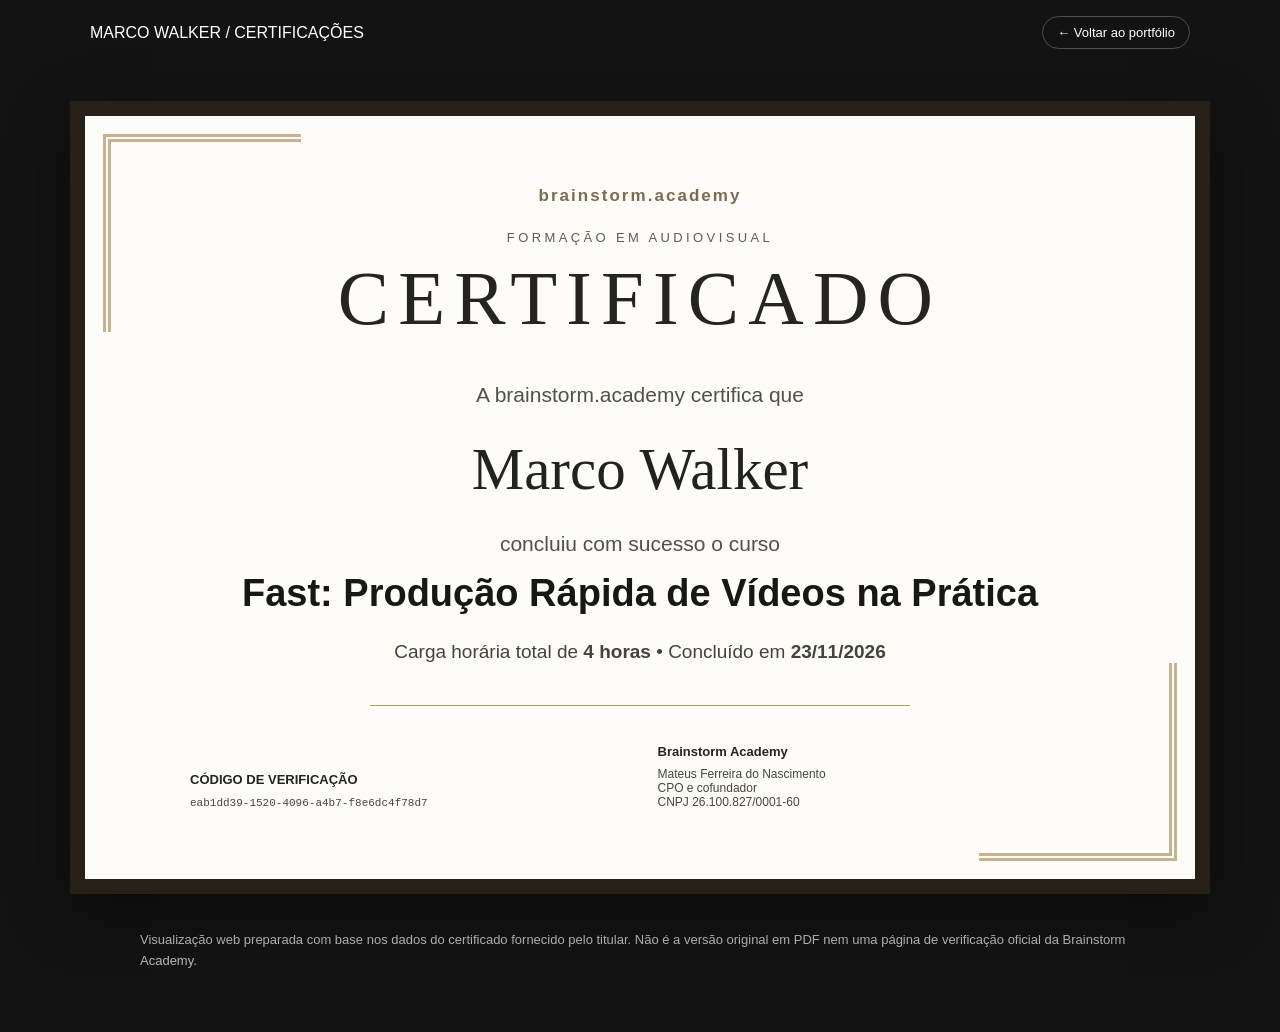
==== certificados/fast-producao-rapida.html @ c1c313c0 "Cria página de consulta do certificado Fast" ====
<!doctype html>
<html lang="pt-BR">
<head>
<meta charset="utf-8">
<meta name="viewport" content="width=device-width, initial-scale=1">
<meta name="theme-color" content="#0f0f0f">
<meta name="robots" content="index,follow">
<title>Certificado Fast: Produção Rápida de Vídeos na Prática | Marco Walker</title>
<style>
*{box-sizing:border-box}html{color-scheme:light}body{margin:0;background:#131313;color:#171717;font-family:Arial,Helvetica,sans-serif}.toolbar{background:#131313;color:#fff;padding:16px max(20px,calc((100vw - 1100px)/2));display:flex;gap:14px;align-items:center;justify-content:space-between;flex-wrap:wrap}.toolbar a{color:#fff;text-decoration:none;font-size:13px}.toolbar a:hover{text-decoration:underline}.toolbar .back{border:1px solid #505050;padding:8px 14px;border-radius:999px}.wrapper{max-width:1180px;margin:36px auto;padding:0 20px}.paper{position:relative;background:#fdfcf8;box-shadow:0 18px 55px #0007;min-height:720px;border:15px solid #272018;display:flex;align-items:center;justify-content:center;padding:70px 58px;overflow:hidden;text-align:center}.paper:before,.paper:after{content:"";position:absolute;width:190px;height:190px;border:8px double #a7844a;opacity:.6;pointer-events:none}.paper:before{top:18px;left:18px;border-right:0;border-bottom:0}.paper:after{bottom:18px;right:18px;border-left:0;border-top:0}.inner{max-width:900px;width:100%;position:relative;z-index:1}.issuer{font-size:17px;color:#7c6b50;letter-spacing:.12em;font-weight:700}.topline{font-size:13px;color:#615b51;margin:24px 0 8px;text-transform:uppercase;letter-spacing:.26em}h1{font-family:Georgia,serif;font-size:clamp(42px,6vw,78px);font-weight:400;letter-spacing:.12em;margin:10px 0 35px;color:#262321}.certifies{font-size:21px;line-height:1.6;color:#554f48;margin:0}.name{font-family:Georgia,serif;font-size:clamp(34px,5vw,59px);margin:23px 0;color:#222;font-weight:500}.course{font-weight:800;font-size:clamp(23px,3vw,38px);margin:10px 0 20px;line-height:1.22}.details{font-size:19px;line-height:1.6;color:#45423b;margin:0}.rule{height:1px;background:#b89d67;width:60%;margin:38px auto}.bottom{display:grid;grid-template-columns:1fr 1fr;gap:35px;align-items:end;font-size:12px;color:#49453c;text-align:left}.bottom strong{display:block;margin-bottom:8px;font-size:13px;color:#242424}.bottom code{font-family:monospace;overflow-wrap:anywhere;font-size:11px}.notice{max-width:1040px;margin:25px auto 60px;color:#bbb;font-size:13px;line-height:1.6;padding:0 20px}.notice a{color:#ff9baa}@media(max-width:650px){.wrapper{margin:16px auto;padding:0 12px}.paper{border-width:7px;min-height:630px;padding:58px 18px}.paper:before,.paper:after{width:75px;height:75px;opacity:.35}.issuer{font-size:12px}.topline{font-size:10px}h1{letter-spacing:.05em;margin-bottom:24px}.certifies{font-size:16px}.details{font-size:15px}.bottom{grid-template-columns:1fr;gap:17px;text-align:center}.rule{margin:25px auto}}@media print{body{background:#fff}.toolbar,.notice{display:none}.wrapper{max-width:none;margin:0;padding:0}.paper{border-width:10px;box-shadow:none;min-height:100vh}}
</style>
</head>
<body>
<nav class="toolbar"><span>MARCO WALKER / CERTIFICAÇÕES</span><a class="back" href="../sobre.html#certificados">← Voltar ao portfólio</a></nav>
<main class="wrapper"><article class="paper" aria-labelledby="cert-title"><div class="inner">
<div class="issuer">brainstorm.academy</div><p class="topline">Formação em audiovisual</p>
<h1 id="cert-title">CERTIFICADO</h1>
<p class="certifies">A brainstorm.academy certifica que</p>
<h2 class="name">Marco Walker</h2>
<p class="certifies">concluiu com sucesso o curso</p>
<h3 class="course">Fast: Produção Rápida de Vídeos na Prática</h3>
<p class="details">Carga horária total de <strong>4 horas</strong> • Concluído em <strong>23/11/2026</strong></p>
<div class="rule"></div><div class="bottom">
<div><strong>CÓDIGO DE VERIFICAÇÃO</strong><code>eab1dd39-1520-4096-a4b7-f8e6dc4f78d7</code></div>
<div><strong>Brainstorm Academy</strong>Mateus Ferreira do Nascimento<br>CPO e cofundador<br>CNPJ 26.100.827/0001-60</div>
</div></div></article></main>
<p class="notice">Visualização web preparada com base nos dados do certificado fornecido pelo titular. Não é a versão original em PDF nem uma página de verificação oficial da Brainstorm Academy.</p>
</body></html>
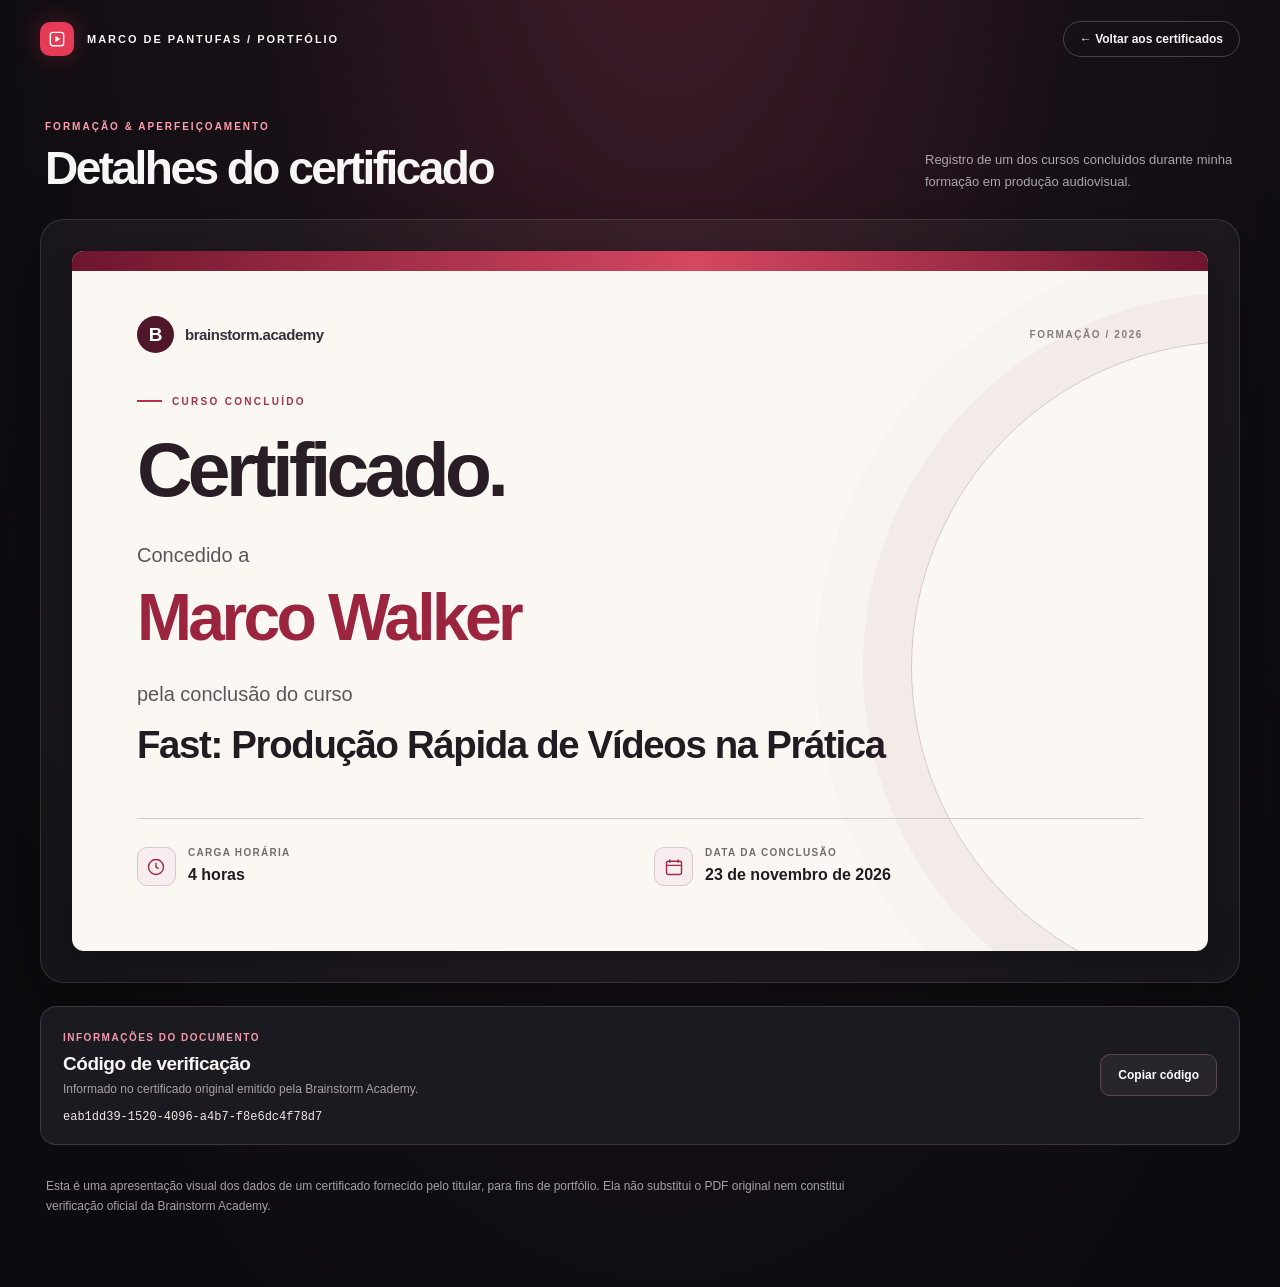
==== commit c943b681: "Moderniza a página visual do certificado Fast para combinar com portfólio" ====
--- a/certificados/fast-producao-rapida.html
+++ b/certificados/fast-producao-rapida.html
@@ -2,27 +2,86 @@
 <html lang="pt-BR">
 <head>
 <meta charset="utf-8">
-<meta name="viewport" content="width=device-width, initial-scale=1">
-<meta name="theme-color" content="#0f0f0f">
-<meta name="robots" content="index,follow">
-<title>Certificado Fast: Produção Rápida de Vídeos na Prática | Marco Walker</title>
+<meta name="viewport" content="width=device-width,initial-scale=1">
+<meta name="theme-color" content="#101014">
+<meta name="description" content="Dados de formação e certificação do curso Fast: Produção Rápida de Vídeos na Prática, realizado por Marco Walker.">
+<title>Certificado Fast — Marco Walker</title>
 <style>
-*{box-sizing:border-box}html{color-scheme:light}body{margin:0;background:#131313;color:#171717;font-family:Arial,Helvetica,sans-serif}.toolbar{background:#131313;color:#fff;padding:16px max(20px,calc((100vw - 1100px)/2));display:flex;gap:14px;align-items:center;justify-content:space-between;flex-wrap:wrap}.toolbar a{color:#fff;text-decoration:none;font-size:13px}.toolbar a:hover{text-decoration:underline}.toolbar .back{border:1px solid #505050;padding:8px 14px;border-radius:999px}.wrapper{max-width:1180px;margin:36px auto;padding:0 20px}.paper{position:relative;background:#fdfcf8;box-shadow:0 18px 55px #0007;min-height:720px;border:15px solid #272018;display:flex;align-items:center;justify-content:center;padding:70px 58px;overflow:hidden;text-align:center}.paper:before,.paper:after{content:"";position:absolute;width:190px;height:190px;border:8px double #a7844a;opacity:.6;pointer-events:none}.paper:before{top:18px;left:18px;border-right:0;border-bottom:0}.paper:after{bottom:18px;right:18px;border-left:0;border-top:0}.inner{max-width:900px;width:100%;position:relative;z-index:1}.issuer{font-size:17px;color:#7c6b50;letter-spacing:.12em;font-weight:700}.topline{font-size:13px;color:#615b51;margin:24px 0 8px;text-transform:uppercase;letter-spacing:.26em}h1{font-family:Georgia,serif;font-size:clamp(42px,6vw,78px);font-weight:400;letter-spacing:.12em;margin:10px 0 35px;color:#262321}.certifies{font-size:21px;line-height:1.6;color:#554f48;margin:0}.name{font-family:Georgia,serif;font-size:clamp(34px,5vw,59px);margin:23px 0;color:#222;font-weight:500}.course{font-weight:800;font-size:clamp(23px,3vw,38px);margin:10px 0 20px;line-height:1.22}.details{font-size:19px;line-height:1.6;color:#45423b;margin:0}.rule{height:1px;background:#b89d67;width:60%;margin:38px auto}.bottom{display:grid;grid-template-columns:1fr 1fr;gap:35px;align-items:end;font-size:12px;color:#49453c;text-align:left}.bottom strong{display:block;margin-bottom:8px;font-size:13px;color:#242424}.bottom code{font-family:monospace;overflow-wrap:anywhere;font-size:11px}.notice{max-width:1040px;margin:25px auto 60px;color:#bbb;font-size:13px;line-height:1.6;padding:0 20px}.notice a{color:#ff9baa}@media(max-width:650px){.wrapper{margin:16px auto;padding:0 12px}.paper{border-width:7px;min-height:630px;padding:58px 18px}.paper:before,.paper:after{width:75px;height:75px;opacity:.35}.issuer{font-size:12px}.topline{font-size:10px}h1{letter-spacing:.05em;margin-bottom:24px}.certifies{font-size:16px}.details{font-size:15px}.bottom{grid-template-columns:1fr;gap:17px;text-align:center}.rule{margin:25px auto}}@media print{body{background:#fff}.toolbar,.notice{display:none}.wrapper{max-width:none;margin:0;padding:0}.paper{border-width:10px;box-shadow:none;min-height:100vh}}
+:root{--bg:#0c0c10;--paper:#fbf8f3;--ink:#221c22;--accent:#b2223b;--muted:#6c6267}
+*{box-sizing:border-box}
+html{scroll-behavior:smooth}
+body{margin:0;background:radial-gradient(ellipse at 52% -20%,#481c2d 0%,#181017 45%,#0c0c10 85%);color:#f7f5f5;font-family:Inter,Arial,sans-serif;-webkit-font-smoothing:antialiased}
+a{color:inherit;text-decoration:none}
+a:focus-visible,button:focus-visible{outline:3px solid #ffa1b4;outline-offset:4px}
+.bar{height:78px;max-width:1250px;margin:auto;padding:0 25px;display:flex;align-items:center;justify-content:space-between;gap:16px}
+.brand{display:flex;align-items:center;gap:13px;font-size:11px;font-weight:800;letter-spacing:.18em;text-transform:uppercase}
+.brand-icon{width:34px;height:34px;border-radius:10px;background:#e53b56;display:flex;align-items:center;justify-content:center;box-shadow:0 0 25px #e53b5650}
+.brand-icon svg{width:20px;height:20px}
+.bar .back{font-size:12px;font-weight:750;border:1px solid #ffffff36;padding:10px 16px;border-radius:999px;transition:background .2s}
+.bar .back:hover{background:#ffffff17}
+.container{width:min(1200px,100% - 36px);margin:25px auto 70px}
+.hero{display:flex;flex-wrap:wrap;justify-content:space-between;align-items:flex-end;gap:20px;padding:13px 5px 26px}
+.eyebrow{font-size:10px;letter-spacing:.2em;color:#ff9cae;font-weight:800;text-transform:uppercase}
+.hero h1{font-size:clamp(27px,4vw,46px);line-height:1.07;letter-spacing:-.055em;margin:10px 0 0;max-width:750px}
+.hero p{color:#aaa6ac;font-size:13px;line-height:1.7;margin:0;max-width:310px}
+.stage{padding:clamp(13px,2.4vw,32px);background:#ffffff0a;border:1px solid #ffffff1f;border-radius:24px;box-shadow:0 25px 70px #0005}
+.certificate{position:relative;overflow:hidden;min-height:690px;display:flex;flex-direction:column;justify-content:space-between;padding:clamp(25px,5.1vw,74px);color:var(--ink);background:var(--paper);border-radius:12px;box-shadow:0 8px 25px #0003;isolation:isolate}
+.certificate:before{position:absolute;content:"";height:20px;top:0;left:0;right:0;background:linear-gradient(90deg,#6e152e,#d44760 55%,#6e152e)}
+.certificate:after{content:"";position:absolute;z-index:-1;width:650px;height:650px;border-radius:50%;border:1px solid #d6c7c8;right:-355px;top:90px;box-shadow:0 0 0 48px #e5d9d655,0 0 0 95px #eee7e450;pointer-events:none}
+.cert-header{display:flex;align-items:center;justify-content:space-between;gap:15px;flex-wrap:wrap;color:#655d5d}
+.cert-logo{display:flex;align-items:center;gap:11px;font-size:15px;font-weight:800;letter-spacing:-.03em;color:#383038}
+.cert-logo-symbol{width:37px;height:37px;display:inline-flex;align-items:center;justify-content:center;border-radius:50%;background:#50162a;color:white;font-size:19px;font-weight:900}
+.cert-header .ref{font-size:10px;letter-spacing:.16em;font-weight:800;color:#857c7d}
+.cert-body{margin:35px 0 50px;max-width:870px}
+.cert-label{display:inline-flex;align-items:center;gap:10px;margin:0 0 26px;font-size:10px;letter-spacing:.23em;color:#a23248;font-weight:900}
+.cert-label:before{content:"";width:25px;height:2px;background:#b72d4a}
+.cert-body h2{font-size:clamp(43px,6vw,84px);line-height:.95;letter-spacing:-.06em;font-weight:850;margin:0 0 33px;color:#291e26}
+.cert-intro{font-size:clamp(15px,1.8vw,20px);line-height:1.6;color:#5c5559;margin:0 0 12px}
+.cert-name{font-size:clamp(32px,5.5vw,66px);line-height:1.05;letter-spacing:-.055em;margin:0 0 26px;color:#9b243e;font-weight:850}
+.cert-course{font-size:clamp(23px,3vw,39px);line-height:1.2;letter-spacing:-.035em;max-width:760px;margin:7px 0 0;font-weight:800}
+.cert-end{display:grid;grid-template-columns:1fr 1fr;gap:28px;padding-top:28px;border-top:1px solid #d3c9c7}
+.cert-info{display:flex;align-items:flex-start;gap:12px}
+.cert-icon{width:39px;height:39px;border:1px solid #d7c6cb;background:#f7ecee;border-radius:10px;display:flex;align-items:center;justify-content:center;flex:none}
+.cert-icon svg{height:20px;width:20px;color:#9f2a47}
+.cert-info small{display:block;font-size:10px;letter-spacing:.13em;color:#766b6b;font-weight:800;margin-bottom:6px;text-transform:uppercase}
+.cert-info strong{display:block;font-size:16px;line-height:1.35}
+.verify{display:grid;grid-template-columns:1fr auto;gap:17px;align-items:center;background:#1b1a20;border:1px solid #ffffff22;border-radius:16px;margin-top:23px;padding:20px 22px}
+.verify .overline{font-size:10px;letter-spacing:.15em;color:#f19aad;font-weight:800}
+.verify h3{font-size:19px;margin:8px 0 5px;letter-spacing:-.025em}
+.verify p{margin:0;color:#a5a1a8;font-size:12px;line-height:1.65}
+.verify code{display:block;color:#f2e7eb;overflow-wrap:anywhere;font-size:12px;margin-top:10px}
+.verify button{font:inherit;cursor:pointer;border:1px solid #5b4754;background:#29252d;color:#fff;border-radius:10px;padding:13px 17px;font-size:12px;font-weight:800}
+.verify button:hover{background:#542c3d}
+.source-note{font-size:12px;color:#a5a0a8;line-height:1.7;padding:19px 6px 0;max-width:860px}
+@media(max-width:750px){.container{width:min(100% - 20px,1200px);margin:8px auto 35px}.bar{height:65px;padding:0 14px}.brand{letter-spacing:.08em;font-size:10px}.hero{padding:22px 8px}.stage{padding:10px;border-radius:16px}.certificate{min-height:640px;padding:40px 24px 30px}.cert-header .ref{font-size:9px}.cert-body{margin:30px 0 38px}.cert-end{grid-template-columns:1fr;gap:20px}.verify{grid-template-columns:1fr}.verify button{justify-self:start}.certificate:after{right:-505px}}
+@media print{body{background:#fff;color:#000}.bar,.hero,.verify,.source-note{display:none}.container{max-width:none;width:100%;margin:0}.stage{background:none;box-shadow:none;border:0;padding:0}.certificate{border-radius:0;box-shadow:none;height:100vh;padding:46px}.cert-end{grid-template-columns:1fr 1fr}}
 </style>
 </head>
 <body>
-<nav class="toolbar"><span>MARCO WALKER / CERTIFICAÇÕES</span><a class="back" href="../sobre.html#certificados">← Voltar ao portfólio</a></nav>
-<main class="wrapper"><article class="paper" aria-labelledby="cert-title"><div class="inner">
-<div class="issuer">brainstorm.academy</div><p class="topline">Formação em audiovisual</p>
-<h1 id="cert-title">CERTIFICADO</h1>
-<p class="certifies">A brainstorm.academy certifica que</p>
-<h2 class="name">Marco Walker</h2>
-<p class="certifies">concluiu com sucesso o curso</p>
-<h3 class="course">Fast: Produção Rápida de Vídeos na Prática</h3>
-<p class="details">Carga horária total de <strong>4 horas</strong> • Concluído em <strong>23/11/2026</strong></p>
-<div class="rule"></div><div class="bottom">
-<div><strong>CÓDIGO DE VERIFICAÇÃO</strong><code>eab1dd39-1520-4096-a4b7-f8e6dc4f78d7</code></div>
-<div><strong>Brainstorm Academy</strong>Mateus Ferreira do Nascimento<br>CPO e cofundador<br>CNPJ 26.100.827/0001-60</div>
-</div></div></article></main>
-<p class="notice">Visualização web preparada com base nos dados do certificado fornecido pelo titular. Não é a versão original em PDF nem uma página de verificação oficial da Brainstorm Academy.</p>
+<header class="bar"><div class="brand"><span class="brand-icon"><svg viewBox="0 0 24 24" fill="none" stroke="currentColor" stroke-width="1.7"><rect x="4" y="4" width="16" height="16" rx="3"/><path d="m10 8 6 4-6 4V8Z" fill="currentColor" stroke="none"/></svg></span> MARCO DE PANTUFAS / PORTFÓLIO</div><a class="back" href="../sobre.html#certificados">← Voltar aos certificados</a></header>
+<main class="container">
+  <div class="hero"><div><span class="eyebrow">FORMAÇÃO & APERFEIÇOAMENTO</span><h1>Detalhes do certificado</h1></div><p>Registro de um dos cursos concluídos durante minha formação em produção audiovisual.</p></div>
+  <div class="stage">
+    <article class="certificate" aria-label="Apresentação dos dados do certificado Fast">
+      <div class="cert-header"><div class="cert-logo"><span class="cert-logo-symbol">B</span> brainstorm.academy</div><span class="ref">FORMAÇÃO / 2026</span></div>
+      <div class="cert-body">
+        <span class="cert-label">CURSO CONCLUÍDO</span>
+        <h2>Certificado.</h2>
+        <p class="cert-intro">Concedido a</p>
+        <h3 class="cert-name">Marco Walker</h3>
+        <p class="cert-intro">pela conclusão do curso</p>
+        <h4 class="cert-course">Fast: Produção Rápida de Vídeos na Prática</h4>
+      </div>
+      <div class="cert-end">
+        <div class="cert-info"><span class="cert-icon"><svg viewBox="0 0 24 24" fill="none" stroke="currentColor" stroke-width="1.7"><circle cx="12" cy="12" r="9"/><path d="M12 7v5l3 2"/></svg></span><span><small>Carga horária</small><strong>4 horas</strong></span></div>
+        <div class="cert-info"><span class="cert-icon"><svg viewBox="0 0 24 24" fill="none" stroke="currentColor" stroke-width="1.7"><rect x="3" y="5" width="18" height="16" rx="2"/><path d="M7 3v4m10-4v4M3 10h18"/></svg></span><span><small>Data da conclusão</small><strong>23 de novembro de 2026</strong></span></div>
+      </div>
+    </article>
+  </div>
+  <section class="verify" aria-label="Informações para verificação">
+    <div><span class="overline">INFORMAÇÕES DO DOCUMENTO</span><h3>Código de verificação</h3><p>Informado no certificado original emitido pela Brainstorm Academy.</p><code id="cert-code">eab1dd39-1520-4096-a4b7-f8e6dc4f78d7</code></div>
+    <button type="button" onclick="navigator.clipboard.writeText(document.getElementById('cert-code').textContent).then(()=>{this.textContent='Código copiado ✓'}).catch(()=>{this.textContent='Selecione o código acima'})">Copiar código</button>
+  </section>
+  <p class="source-note">Esta é uma apresentação visual dos dados de um certificado fornecido pelo titular, para fins de portfólio. Ela não substitui o PDF original nem constitui verificação oficial da Brainstorm Academy.</p>
+</main>
 </body></html>
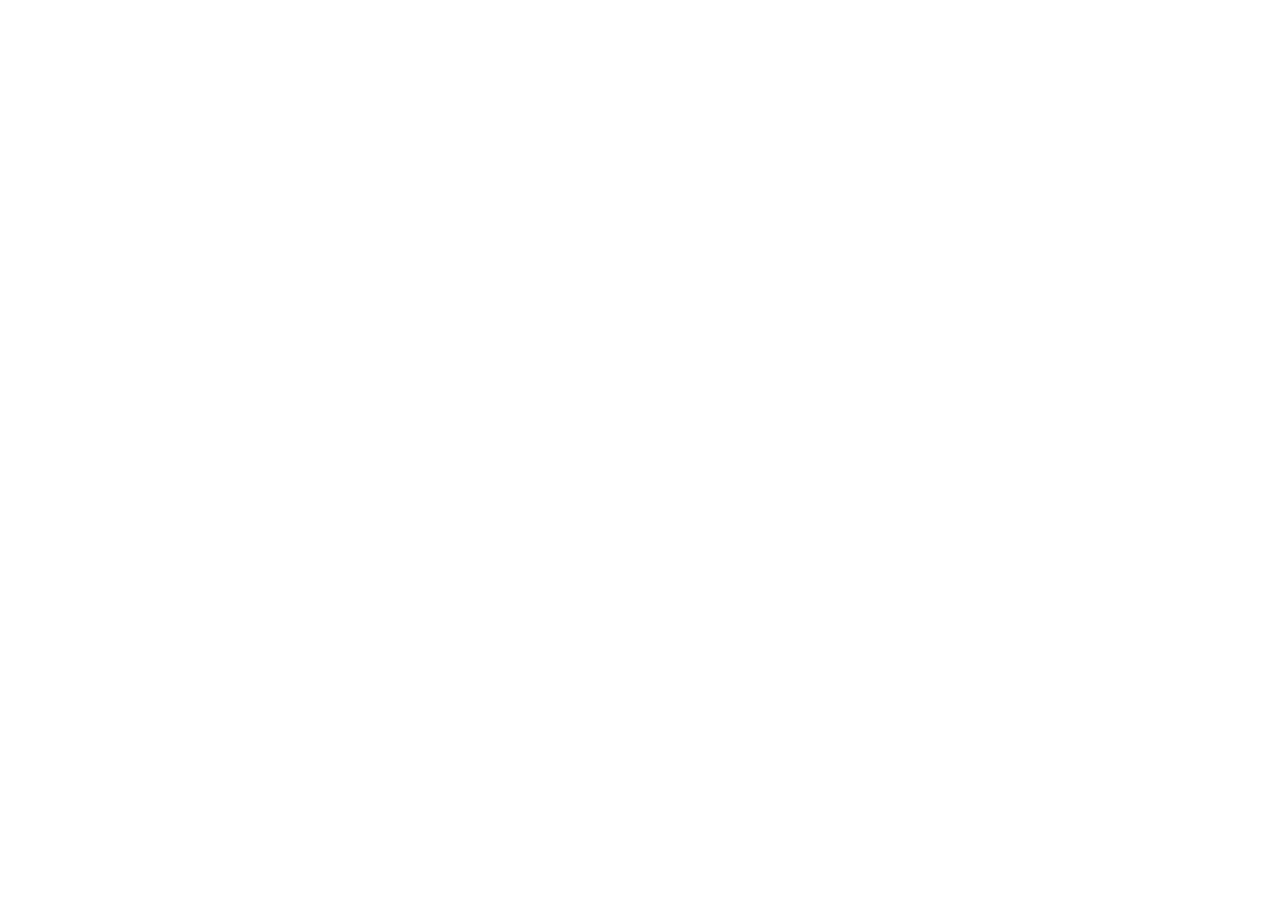
==== commit edf18e22: "Redireciona antigo endereço do certificado Fast ao documento oficial" ====
--- a/certificados/fast-producao-rapida.html
+++ b/certificados/fast-producao-rapida.html
@@ -1,87 +1,14 @@
 <!doctype html>
 <html lang="pt-BR">
 <head>
-<meta charset="utf-8">
-<meta name="viewport" content="width=device-width,initial-scale=1">
-<meta name="theme-color" content="#101014">
-<meta name="description" content="Dados de formação e certificação do curso Fast: Produção Rápida de Vídeos na Prática, realizado por Marco Walker.">
-<title>Certificado Fast — Marco Walker</title>
-<style>
-:root{--bg:#0c0c10;--paper:#fbf8f3;--ink:#221c22;--accent:#b2223b;--muted:#6c6267}
-*{box-sizing:border-box}
-html{scroll-behavior:smooth}
-body{margin:0;background:radial-gradient(ellipse at 52% -20%,#481c2d 0%,#181017 45%,#0c0c10 85%);color:#f7f5f5;font-family:Inter,Arial,sans-serif;-webkit-font-smoothing:antialiased}
-a{color:inherit;text-decoration:none}
-a:focus-visible,button:focus-visible{outline:3px solid #ffa1b4;outline-offset:4px}
-.bar{height:78px;max-width:1250px;margin:auto;padding:0 25px;display:flex;align-items:center;justify-content:space-between;gap:16px}
-.brand{display:flex;align-items:center;gap:13px;font-size:11px;font-weight:800;letter-spacing:.18em;text-transform:uppercase}
-.brand-icon{width:34px;height:34px;border-radius:10px;background:#e53b56;display:flex;align-items:center;justify-content:center;box-shadow:0 0 25px #e53b5650}
-.brand-icon svg{width:20px;height:20px}
-.bar .back{font-size:12px;font-weight:750;border:1px solid #ffffff36;padding:10px 16px;border-radius:999px;transition:background .2s}
-.bar .back:hover{background:#ffffff17}
-.container{width:min(1200px,100% - 36px);margin:25px auto 70px}
-.hero{display:flex;flex-wrap:wrap;justify-content:space-between;align-items:flex-end;gap:20px;padding:13px 5px 26px}
-.eyebrow{font-size:10px;letter-spacing:.2em;color:#ff9cae;font-weight:800;text-transform:uppercase}
-.hero h1{font-size:clamp(27px,4vw,46px);line-height:1.07;letter-spacing:-.055em;margin:10px 0 0;max-width:750px}
-.hero p{color:#aaa6ac;font-size:13px;line-height:1.7;margin:0;max-width:310px}
-.stage{padding:clamp(13px,2.4vw,32px);background:#ffffff0a;border:1px solid #ffffff1f;border-radius:24px;box-shadow:0 25px 70px #0005}
-.certificate{position:relative;overflow:hidden;min-height:690px;display:flex;flex-direction:column;justify-content:space-between;padding:clamp(25px,5.1vw,74px);color:var(--ink);background:var(--paper);border-radius:12px;box-shadow:0 8px 25px #0003;isolation:isolate}
-.certificate:before{position:absolute;content:"";height:20px;top:0;left:0;right:0;background:linear-gradient(90deg,#6e152e,#d44760 55%,#6e152e)}
-.certificate:after{content:"";position:absolute;z-index:-1;width:650px;height:650px;border-radius:50%;border:1px solid #d6c7c8;right:-355px;top:90px;box-shadow:0 0 0 48px #e5d9d655,0 0 0 95px #eee7e450;pointer-events:none}
-.cert-header{display:flex;align-items:center;justify-content:space-between;gap:15px;flex-wrap:wrap;color:#655d5d}
-.cert-logo{display:flex;align-items:center;gap:11px;font-size:15px;font-weight:800;letter-spacing:-.03em;color:#383038}
-.cert-logo-symbol{width:37px;height:37px;display:inline-flex;align-items:center;justify-content:center;border-radius:50%;background:#50162a;color:white;font-size:19px;font-weight:900}
-.cert-header .ref{font-size:10px;letter-spacing:.16em;font-weight:800;color:#857c7d}
-.cert-body{margin:35px 0 50px;max-width:870px}
-.cert-label{display:inline-flex;align-items:center;gap:10px;margin:0 0 26px;font-size:10px;letter-spacing:.23em;color:#a23248;font-weight:900}
-.cert-label:before{content:"";width:25px;height:2px;background:#b72d4a}
-.cert-body h2{font-size:clamp(43px,6vw,84px);line-height:.95;letter-spacing:-.06em;font-weight:850;margin:0 0 33px;color:#291e26}
-.cert-intro{font-size:clamp(15px,1.8vw,20px);line-height:1.6;color:#5c5559;margin:0 0 12px}
-.cert-name{font-size:clamp(32px,5.5vw,66px);line-height:1.05;letter-spacing:-.055em;margin:0 0 26px;color:#9b243e;font-weight:850}
-.cert-course{font-size:clamp(23px,3vw,39px);line-height:1.2;letter-spacing:-.035em;max-width:760px;margin:7px 0 0;font-weight:800}
-.cert-end{display:grid;grid-template-columns:1fr 1fr;gap:28px;padding-top:28px;border-top:1px solid #d3c9c7}
-.cert-info{display:flex;align-items:flex-start;gap:12px}
-.cert-icon{width:39px;height:39px;border:1px solid #d7c6cb;background:#f7ecee;border-radius:10px;display:flex;align-items:center;justify-content:center;flex:none}
-.cert-icon svg{height:20px;width:20px;color:#9f2a47}
-.cert-info small{display:block;font-size:10px;letter-spacing:.13em;color:#766b6b;font-weight:800;margin-bottom:6px;text-transform:uppercase}
-.cert-info strong{display:block;font-size:16px;line-height:1.35}
-.verify{display:grid;grid-template-columns:1fr auto;gap:17px;align-items:center;background:#1b1a20;border:1px solid #ffffff22;border-radius:16px;margin-top:23px;padding:20px 22px}
-.verify .overline{font-size:10px;letter-spacing:.15em;color:#f19aad;font-weight:800}
-.verify h3{font-size:19px;margin:8px 0 5px;letter-spacing:-.025em}
-.verify p{margin:0;color:#a5a1a8;font-size:12px;line-height:1.65}
-.verify code{display:block;color:#f2e7eb;overflow-wrap:anywhere;font-size:12px;margin-top:10px}
-.verify button{font:inherit;cursor:pointer;border:1px solid #5b4754;background:#29252d;color:#fff;border-radius:10px;padding:13px 17px;font-size:12px;font-weight:800}
-.verify button:hover{background:#542c3d}
-.source-note{font-size:12px;color:#a5a0a8;line-height:1.7;padding:19px 6px 0;max-width:860px}
-@media(max-width:750px){.container{width:min(100% - 20px,1200px);margin:8px auto 35px}.bar{height:65px;padding:0 14px}.brand{letter-spacing:.08em;font-size:10px}.hero{padding:22px 8px}.stage{padding:10px;border-radius:16px}.certificate{min-height:640px;padding:40px 24px 30px}.cert-header .ref{font-size:9px}.cert-body{margin:30px 0 38px}.cert-end{grid-template-columns:1fr;gap:20px}.verify{grid-template-columns:1fr}.verify button{justify-self:start}.certificate:after{right:-505px}}
-@media print{body{background:#fff;color:#000}.bar,.hero,.verify,.source-note{display:none}.container{max-width:none;width:100%;margin:0}.stage{background:none;box-shadow:none;border:0;padding:0}.certificate{border-radius:0;box-shadow:none;height:100vh;padding:46px}.cert-end{grid-template-columns:1fr 1fr}}
-</style>
+  <meta charset="utf-8">
+  <meta name="viewport" content="width=device-width,initial-scale=1">
+  <meta http-equiv="refresh" content="0;url=https://app.brainstorm.academy/certificado/eab1dd39-1520-4096-a4b7-f8e6dc4f78d7">
+  <meta name="robots" content="noindex,follow">
+  <title>Redirecionando para o certificado original — Brainstorm Academy</title>
+  <link rel="canonical" href="https://app.brainstorm.academy/certificado/eab1dd39-1520-4096-a4b7-f8e6dc4f78d7">
 </head>
-<body>
-<header class="bar"><div class="brand"><span class="brand-icon"><svg viewBox="0 0 24 24" fill="none" stroke="currentColor" stroke-width="1.7"><rect x="4" y="4" width="16" height="16" rx="3"/><path d="m10 8 6 4-6 4V8Z" fill="currentColor" stroke="none"/></svg></span> MARCO DE PANTUFAS / PORTFÓLIO</div><a class="back" href="../sobre.html#certificados">← Voltar aos certificados</a></header>
-<main class="container">
-  <div class="hero"><div><span class="eyebrow">FORMAÇÃO & APERFEIÇOAMENTO</span><h1>Detalhes do certificado</h1></div><p>Registro de um dos cursos concluídos durante minha formação em produção audiovisual.</p></div>
-  <div class="stage">
-    <article class="certificate" aria-label="Apresentação dos dados do certificado Fast">
-      <div class="cert-header"><div class="cert-logo"><span class="cert-logo-symbol">B</span> brainstorm.academy</div><span class="ref">FORMAÇÃO / 2026</span></div>
-      <div class="cert-body">
-        <span class="cert-label">CURSO CONCLUÍDO</span>
-        <h2>Certificado.</h2>
-        <p class="cert-intro">Concedido a</p>
-        <h3 class="cert-name">Marco Walker</h3>
-        <p class="cert-intro">pela conclusão do curso</p>
-        <h4 class="cert-course">Fast: Produção Rápida de Vídeos na Prática</h4>
-      </div>
-      <div class="cert-end">
-        <div class="cert-info"><span class="cert-icon"><svg viewBox="0 0 24 24" fill="none" stroke="currentColor" stroke-width="1.7"><circle cx="12" cy="12" r="9"/><path d="M12 7v5l3 2"/></svg></span><span><small>Carga horária</small><strong>4 horas</strong></span></div>
-        <div class="cert-info"><span class="cert-icon"><svg viewBox="0 0 24 24" fill="none" stroke="currentColor" stroke-width="1.7"><rect x="3" y="5" width="18" height="16" rx="2"/><path d="M7 3v4m10-4v4M3 10h18"/></svg></span><span><small>Data da conclusão</small><strong>23 de novembro de 2026</strong></span></div>
-      </div>
-    </article>
-  </div>
-  <section class="verify" aria-label="Informações para verificação">
-    <div><span class="overline">INFORMAÇÕES DO DOCUMENTO</span><h3>Código de verificação</h3><p>Informado no certificado original emitido pela Brainstorm Academy.</p><code id="cert-code">eab1dd39-1520-4096-a4b7-f8e6dc4f78d7</code></div>
-    <button type="button" onclick="navigator.clipboard.writeText(document.getElementById('cert-code').textContent).then(()=>{this.textContent='Código copiado ✓'}).catch(()=>{this.textContent='Selecione o código acima'})">Copiar código</button>
-  </section>
-  <p class="source-note">Esta é uma apresentação visual dos dados de um certificado fornecido pelo titular, para fins de portfólio. Ela não substitui o PDF original nem constitui verificação oficial da Brainstorm Academy.</p>
-</main>
-</body></html>+<body style="font:16px/1.5 Arial,sans-serif;background:#101013;color:#f2f2f2;margin:0;min-height:100vh;display:grid;place-items:center;text-align:center;padding:24px">
+  <main><h1>Certificado original</h1><p>O certificado está hospedado na Brainstorm Academy.</p><p><a style="color:#ff8fa4" href="https://app.brainstorm.academy/certificado/eab1dd39-1520-4096-a4b7-f8e6dc4f78d7">Abrir certificado original</a></p><p><a style="color:#bbb" href="../sobre.html#certificados">Voltar ao portfólio</a></p></main>
+</body>
+</html>
